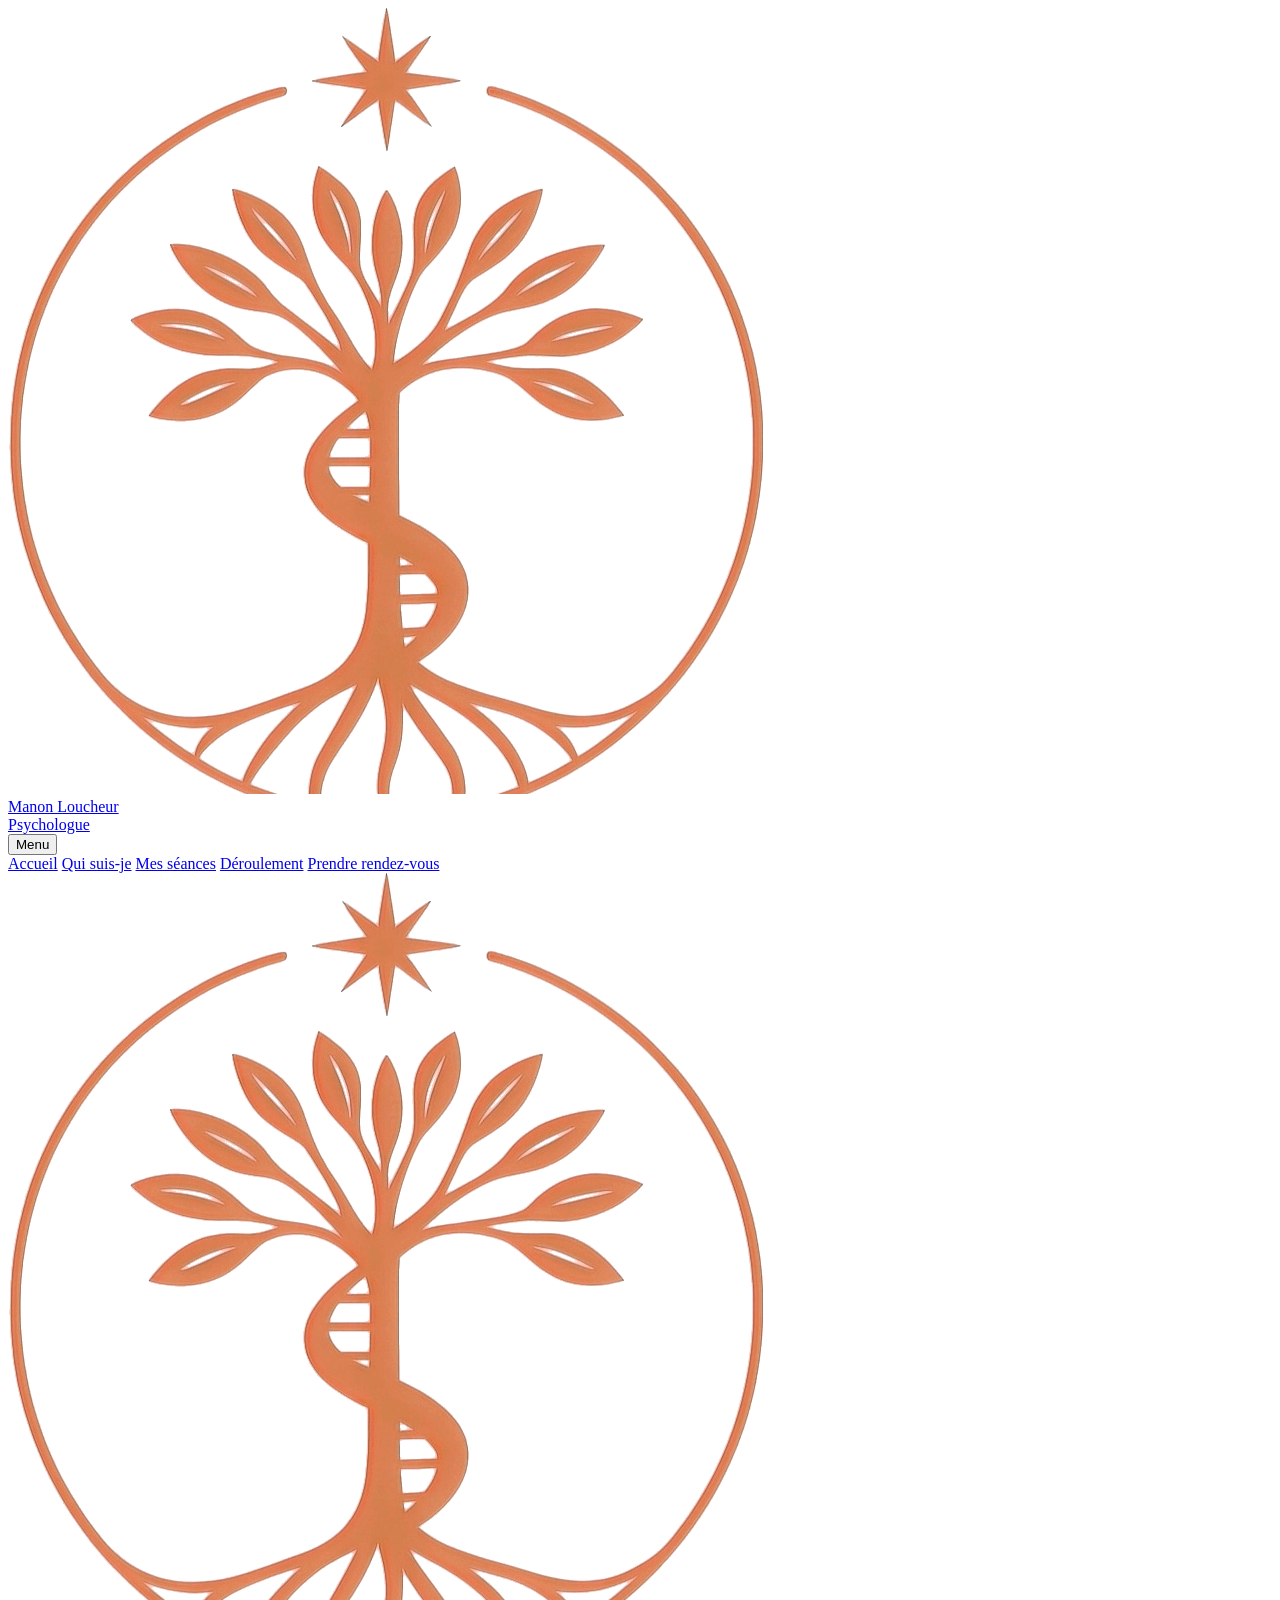
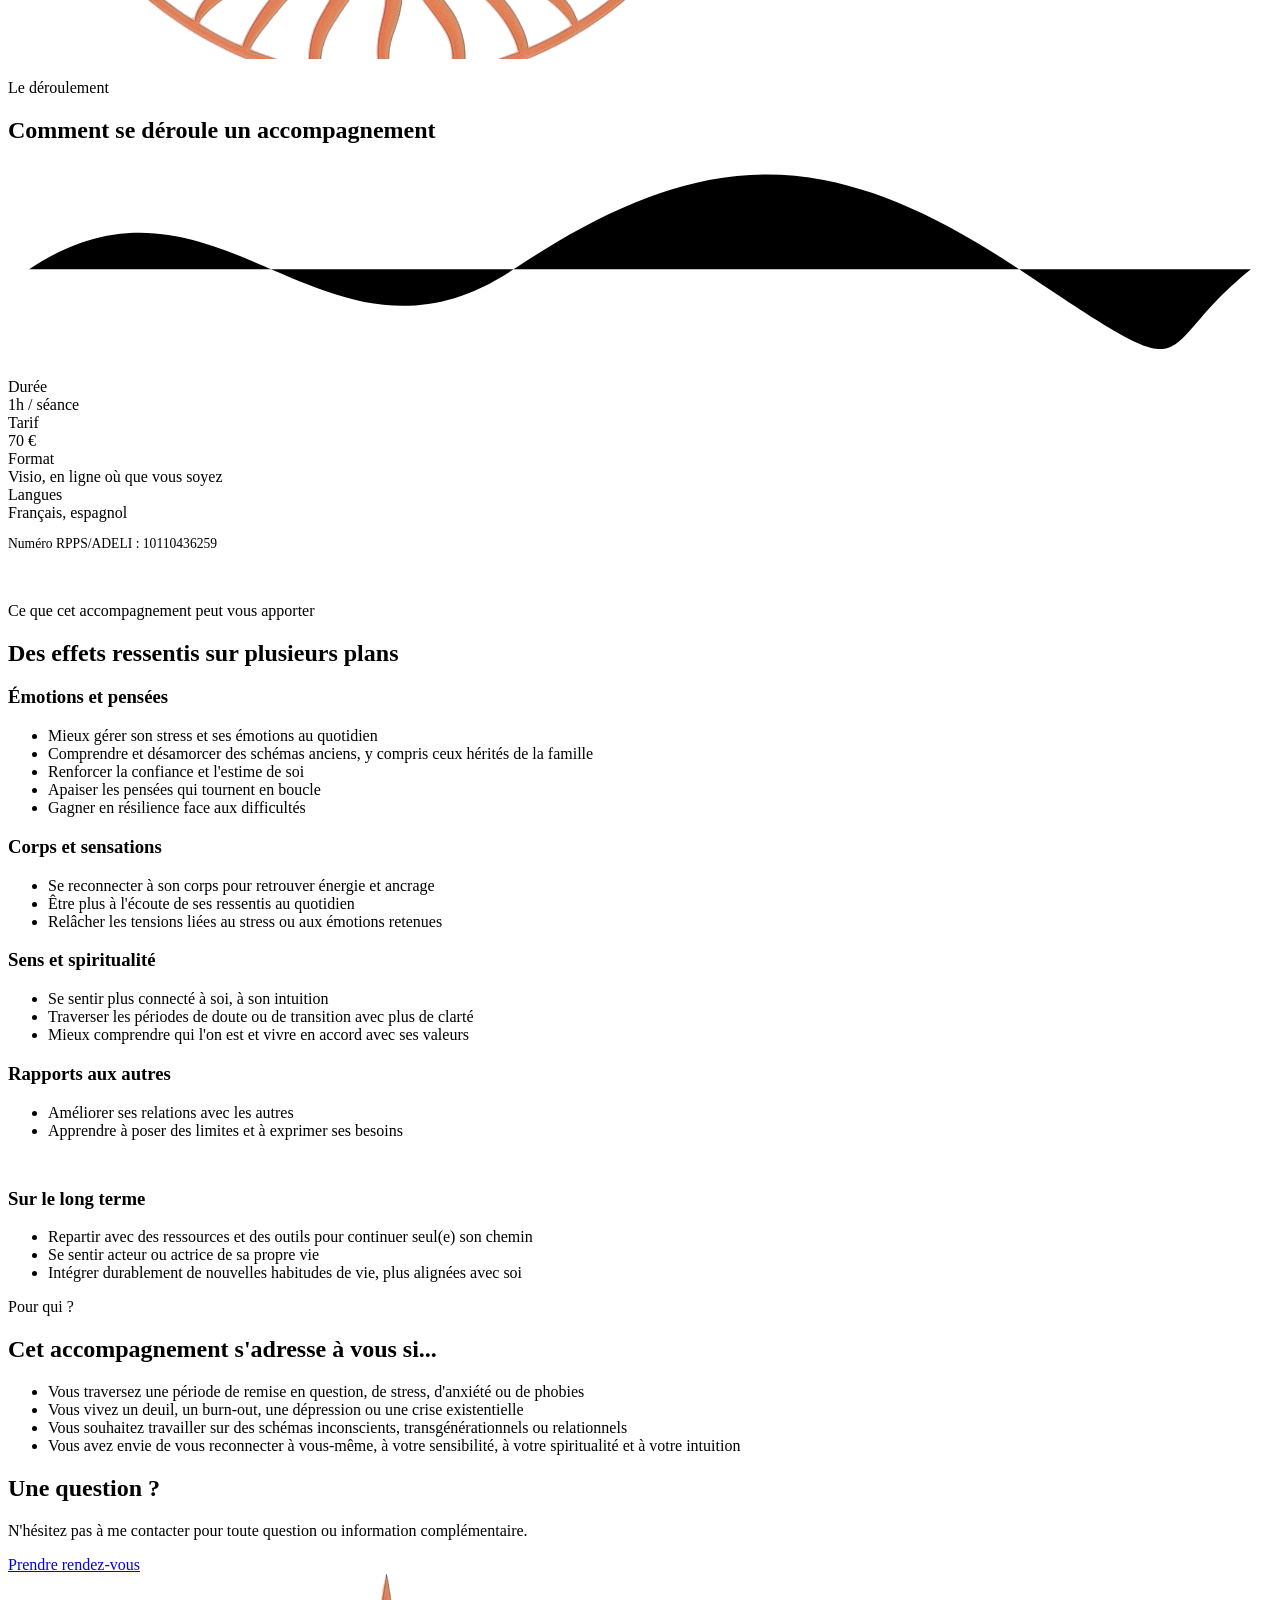
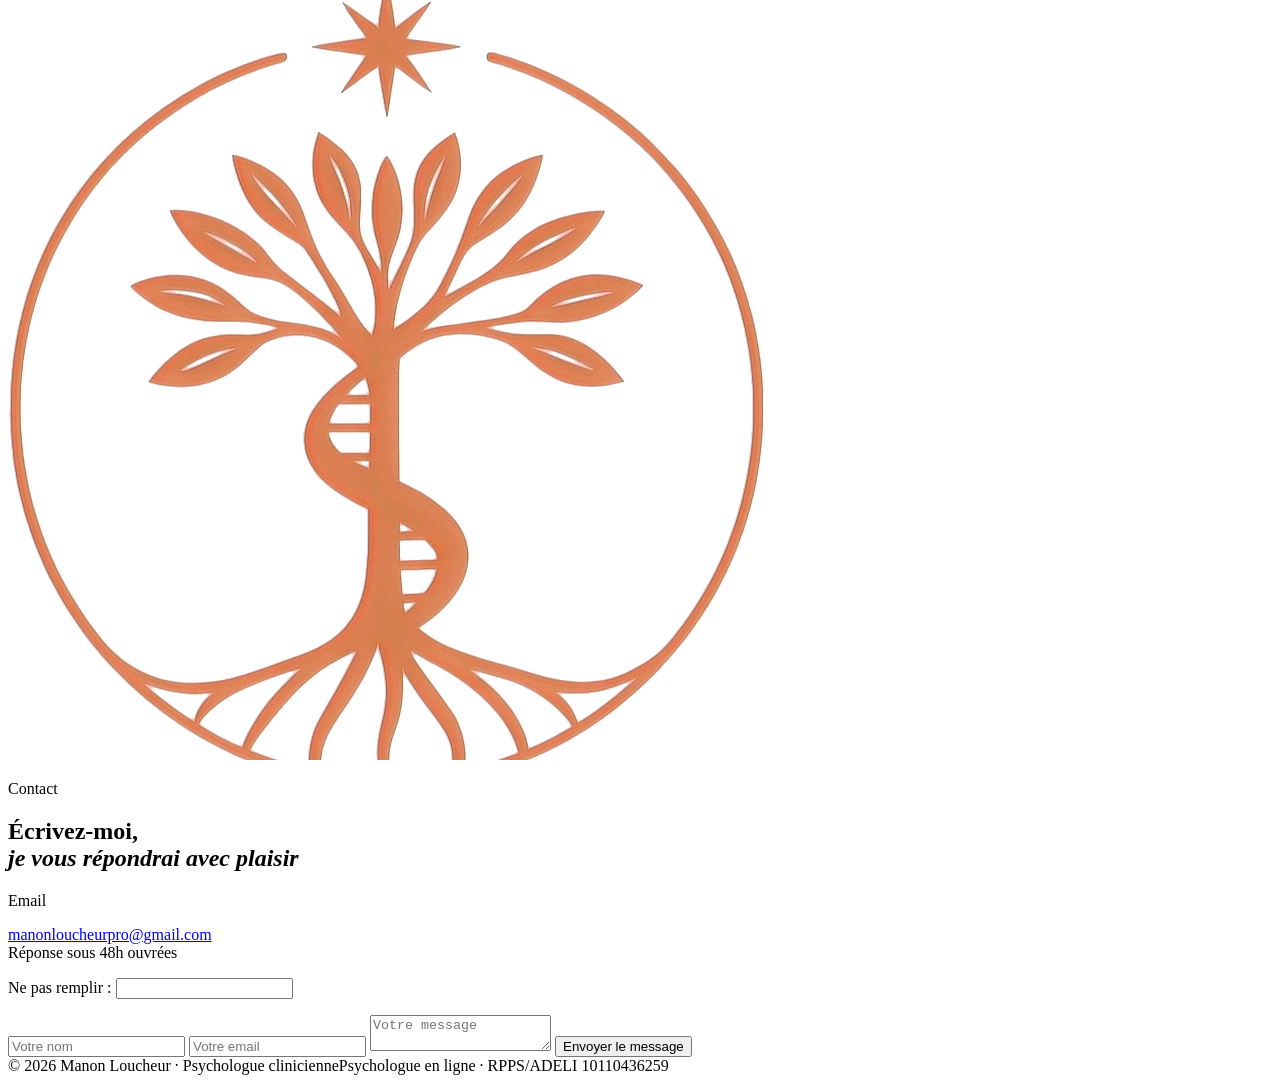
==== deroulement.html @ 8a9a82f9 "Nouveau fichier CSS pour forcer rechargement deroulement.html" ====
<!DOCTYPE html>
<html lang="fr">
<head>
<meta charset="UTF-8">
<meta name="viewport" content="width=device-width, initial-scale=1.0">
<title>Déroulement — Manon Loucheur</title>
<link rel="stylesheet" href="styles-v2.css">
</head>
<body>
<header class="site-header">
  <div class="nav-inner">
    <a href="index.html" class="brand-block">
      <img src="logo-icon.png" alt="Logo Manon Loucheur">
      <div>
        <div class="brand-name">Manon Loucheur</div>
        <div class="brand-title">Psychologue</div>
      </div>
    </a>
    <button class="menu-toggle" aria-expanded="false" aria-controls="nav-links">Menu</button>
    <nav class="links" id="nav-links">
      <a href="index.html">Accueil</a>
      <a href="qui-suis-je.html">Qui suis-je</a>
      <a href="mes-seances.html">Mes séances</a>
      <a href="deroulement.html" class="current">Déroulement</a>
      <a href="index.html#contact" class="nav-cta">Prendre rendez-vous</a>
    </nav>
  </div>
</header>
<main>
  <section class="hero" style="padding-bottom: 20px;">
    <img src="logo-icon.png" alt="" class="watermark">
    <div class="wrap">
      <p class="section-label">Le déroulement</p>
      <h1>Comment se déroule un accompagnement</h1>
      <svg class="breath-line" viewBox="0 0 120 20" aria-hidden="true"><path d="M2 10 C 20 -2, 30 22, 48 10 S 78 -2, 96 10 S 108 18, 118 10"/></svg>
      <div class="fact-strip">
        <div class="fact"><div class="label">Durée</div><div class="value">1h / séance</div></div>
        <div class="fact"><div class="label">Tarif</div><div class="value">70 €</div></div>
        <div class="fact"><div class="label">Format</div><div class="value">Visio, en ligne où que vous soyez</div></div>
        <div class="fact"><div class="label">Langues</div><div class="value">Français, espagnol</div></div>
      </div>
      <p style="font-size:0.85rem; color: var(--ink-soft);">Numéro RPPS/ADELI : 10110436259</p>
    </div>
  </section>
  <section>
    <div class="wrap">
      <div class="section-head">
        <p class="section-label">Ce que cet accompagnement peut vous apporter</p>
        <h2>Des effets ressentis sur plusieurs plans</h2>
      </div>
      <div class="two-col">
        <div>
          <h3>Émotions et pensées</h3>
          <ul class="plain">
            <li>Mieux gérer son stress et ses émotions au quotidien</li>
            <li>Comprendre et désamorcer des schémas anciens, y compris ceux hérités de la famille</li>
            <li>Renforcer la confiance et l'estime de soi</li>
            <li>Apaiser les pensées qui tournent en boucle</li>
            <li>Gagner en résilience face aux difficultés</li>
          </ul>
        </div>
        <div>
          <h3>Corps et sensations</h3>
          <ul class="plain">
            <li>Se reconnecter à son corps pour retrouver énergie et ancrage</li>
            <li>Être plus à l'écoute de ses ressentis au quotidien</li>
            <li>Relâcher les tensions liées au stress ou aux émotions retenues</li>
          </ul>
        </div>
        <div>
          <h3>Sens et spiritualité</h3>
          <ul class="plain">
            <li>Se sentir plus connecté à soi, à son intuition</li>
            <li>Traverser les périodes de doute ou de transition avec plus de clarté</li>
            <li>Mieux comprendre qui l'on est et vivre en accord avec ses valeurs</li>
          </ul>
        </div>
        <div>
          <h3>Rapports aux autres</h3>
          <ul class="plain">
            <li>Améliorer ses relations avec les autres</li>
            <li>Apprendre à poser des limites et à exprimer ses besoins</li>
          </ul>
        </div>
      </div>
      <h3 style="margin-top:48px;">Sur le long terme</h3>
      <ul class="plain">
        <li>Repartir avec des ressources et des outils pour continuer seul(e) son chemin</li>
        <li>Se sentir acteur ou actrice de sa propre vie</li>
        <li>Intégrer durablement de nouvelles habitudes de vie, plus alignées avec soi</li>
      </ul>
    </div>
  </section>
  <section class="alt">
    <div class="wrap">
      <div class="section-head">
        <p class="section-label">Pour qui ?</p>
        <h2>Cet accompagnement s'adresse à vous si...</h2>
      </div>
      <ul class="plain">
        <li>Vous traversez une période de remise en question, de stress, d'anxiété ou de phobies</li>
        <li>Vous vivez un deuil, un burn-out, une dépression ou une crise existentielle</li>
        <li>Vous souhaitez travailler sur des schémas inconscients, transgénérationnels ou relationnels</li>
        <li>Vous avez envie de vous reconnecter à vous-même, à votre sensibilité, à votre spiritualité et à votre intuition</li>
      </ul>
    </div>
  </section>
  <section>
    <div class="wrap">
      <div class="cta-banner">
        <h2>Une question ?</h2>
        <p>N'hésitez pas à me contacter pour toute question ou information complémentaire.</p>
        <div class="btn-row"><a href="index.html#contact" class="btn btn-primary">Prendre rendez-vous</a></div>
      </div>
    </div>
  </section>
</main>
<footer class="site-footer" id="contact">
  <img src="logo-icon.png" alt="" class="watermark">
  <div class="wrap">
    <p class="section-label">Contact</p>
    <h2>Écrivez-moi,<br><em>je vous répondrai avec plaisir</em></h2>
    <div class="contact-grid">
      <div class="contact-info">
        <div class="label">Email</div>
        <p><a href="mailto:manonloucheurpro@gmail.com">manonloucheurpro@gmail.com</a><br>Réponse sous 48h ouvrées</p>
      </div>
      <div>
        <div id="form-success" class="form-success" style="display:none;">Merci, votre message a bien été envoyé — je vous réponds sous 48h ouvrées.</div>
        <form class="contact-form" name="contact" method="POST" data-netlify="true" netlify-honeypot="bot-field" id="contact-form">
          <input type="hidden" name="form-name" value="contact" />
          <p class="hidden"><label>Ne pas remplir : <input name="bot-field" /></label></p>
          <input type="text" id="name" name="name" placeholder="Votre nom" required>
          <input type="email" id="email" name="email" placeholder="Votre email" required>
          <textarea id="message" name="message" placeholder="Votre message" required></textarea>
          <button type="submit" class="btn">Envoyer le message</button>
        </form>
      </div>
    </div>
  </div>
  <div class="copyright-bar"><span>© 2026 Manon Loucheur · Psychologue clinicienne</span><span>Psychologue en ligne · RPPS/ADELI 10110436259</span></div>
</footer>
<script>
document.querySelector('.menu-toggle').addEventListener('click', function () {
  var nav = document.getElementById('nav-links');
  var open = nav.classList.toggle('open');
  this.setAttribute('aria-expanded', open);
});
var form = document.getElementById('contact-form');
if (form) {
  form.addEventListener('submit', function (e) {
    e.preventDefault();
    fetch('/', { method: 'POST', body: new URLSearchParams(new FormData(form)).toString(), headers: { 'Content-Type': 'application/x-www-form-urlencoded' } })
      .then(function () { document.getElementById('form-success').style.display = 'block'; form.reset(); })
      .catch(function () { alert("Une erreur est survenue. Vous pouvez aussi écrire directement à manonloucheurpro@gmail.com"); });
  });
}
</script>
</body>
</html>
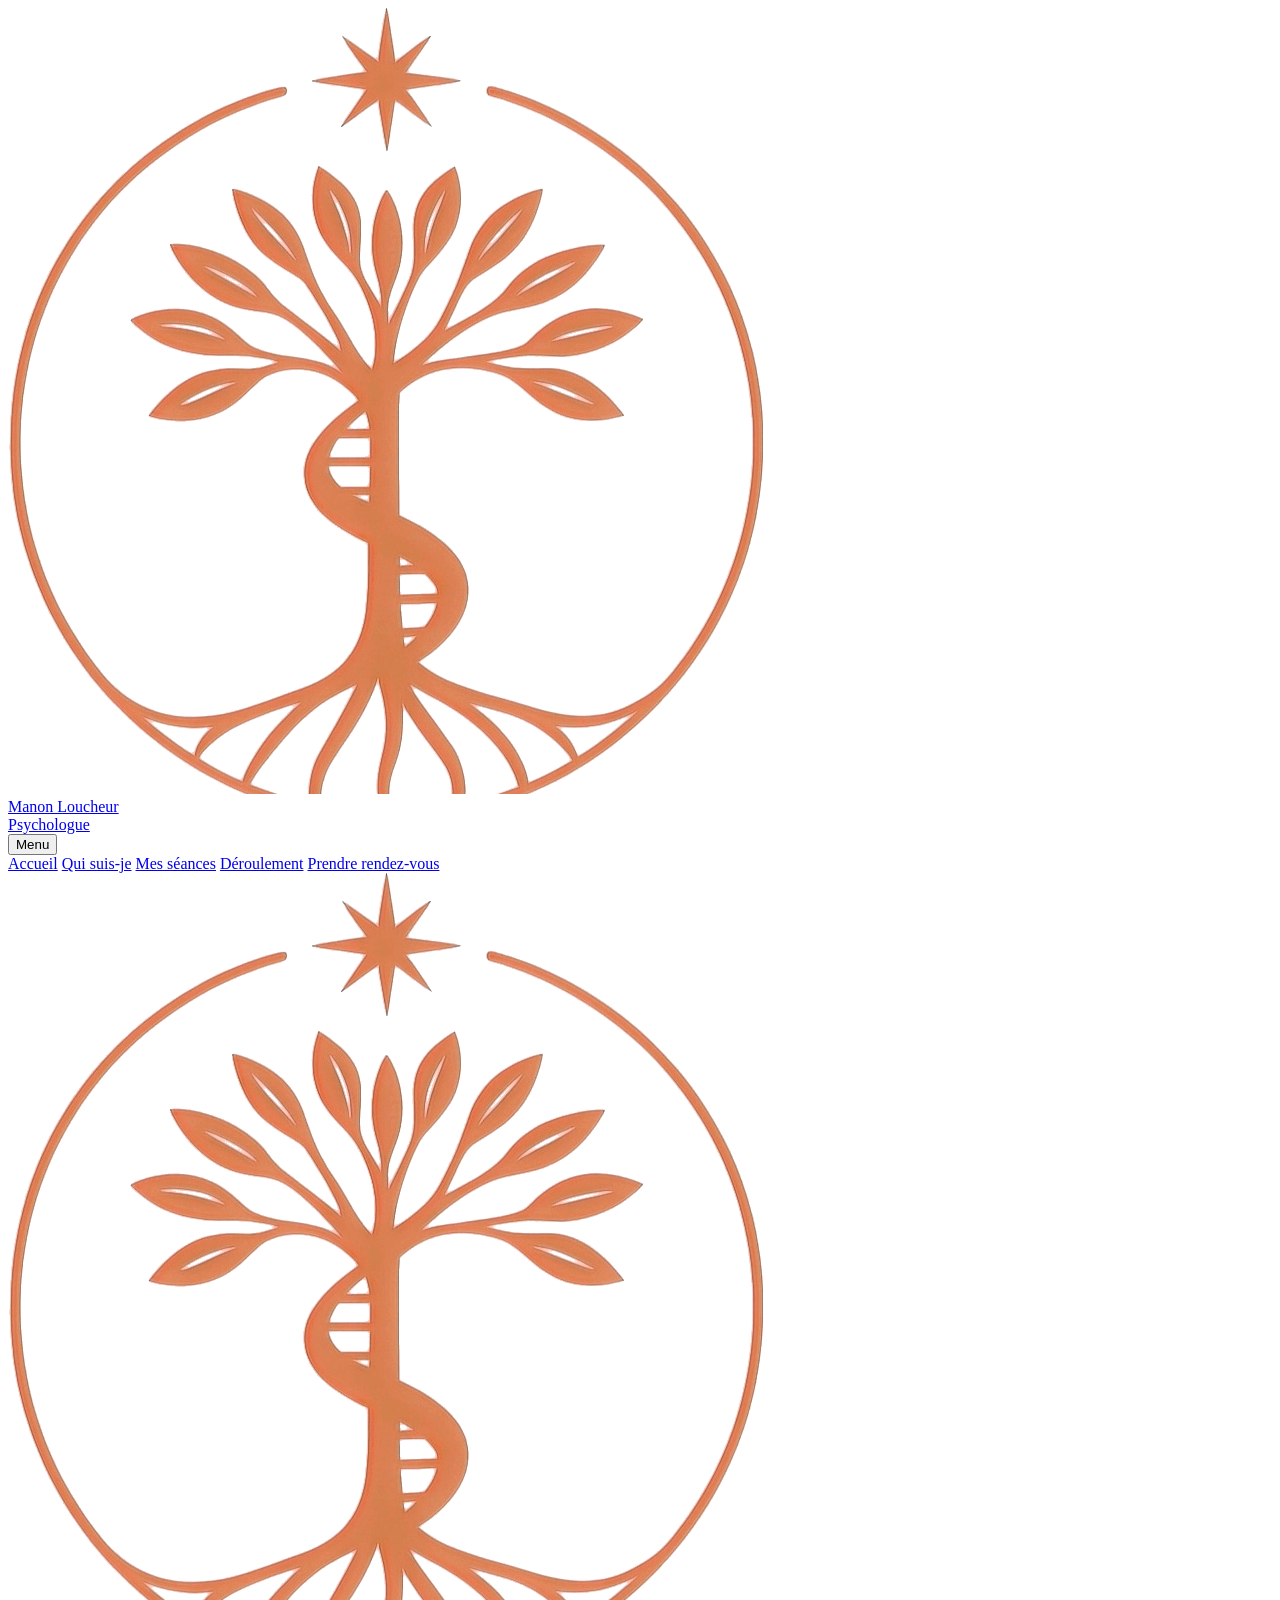
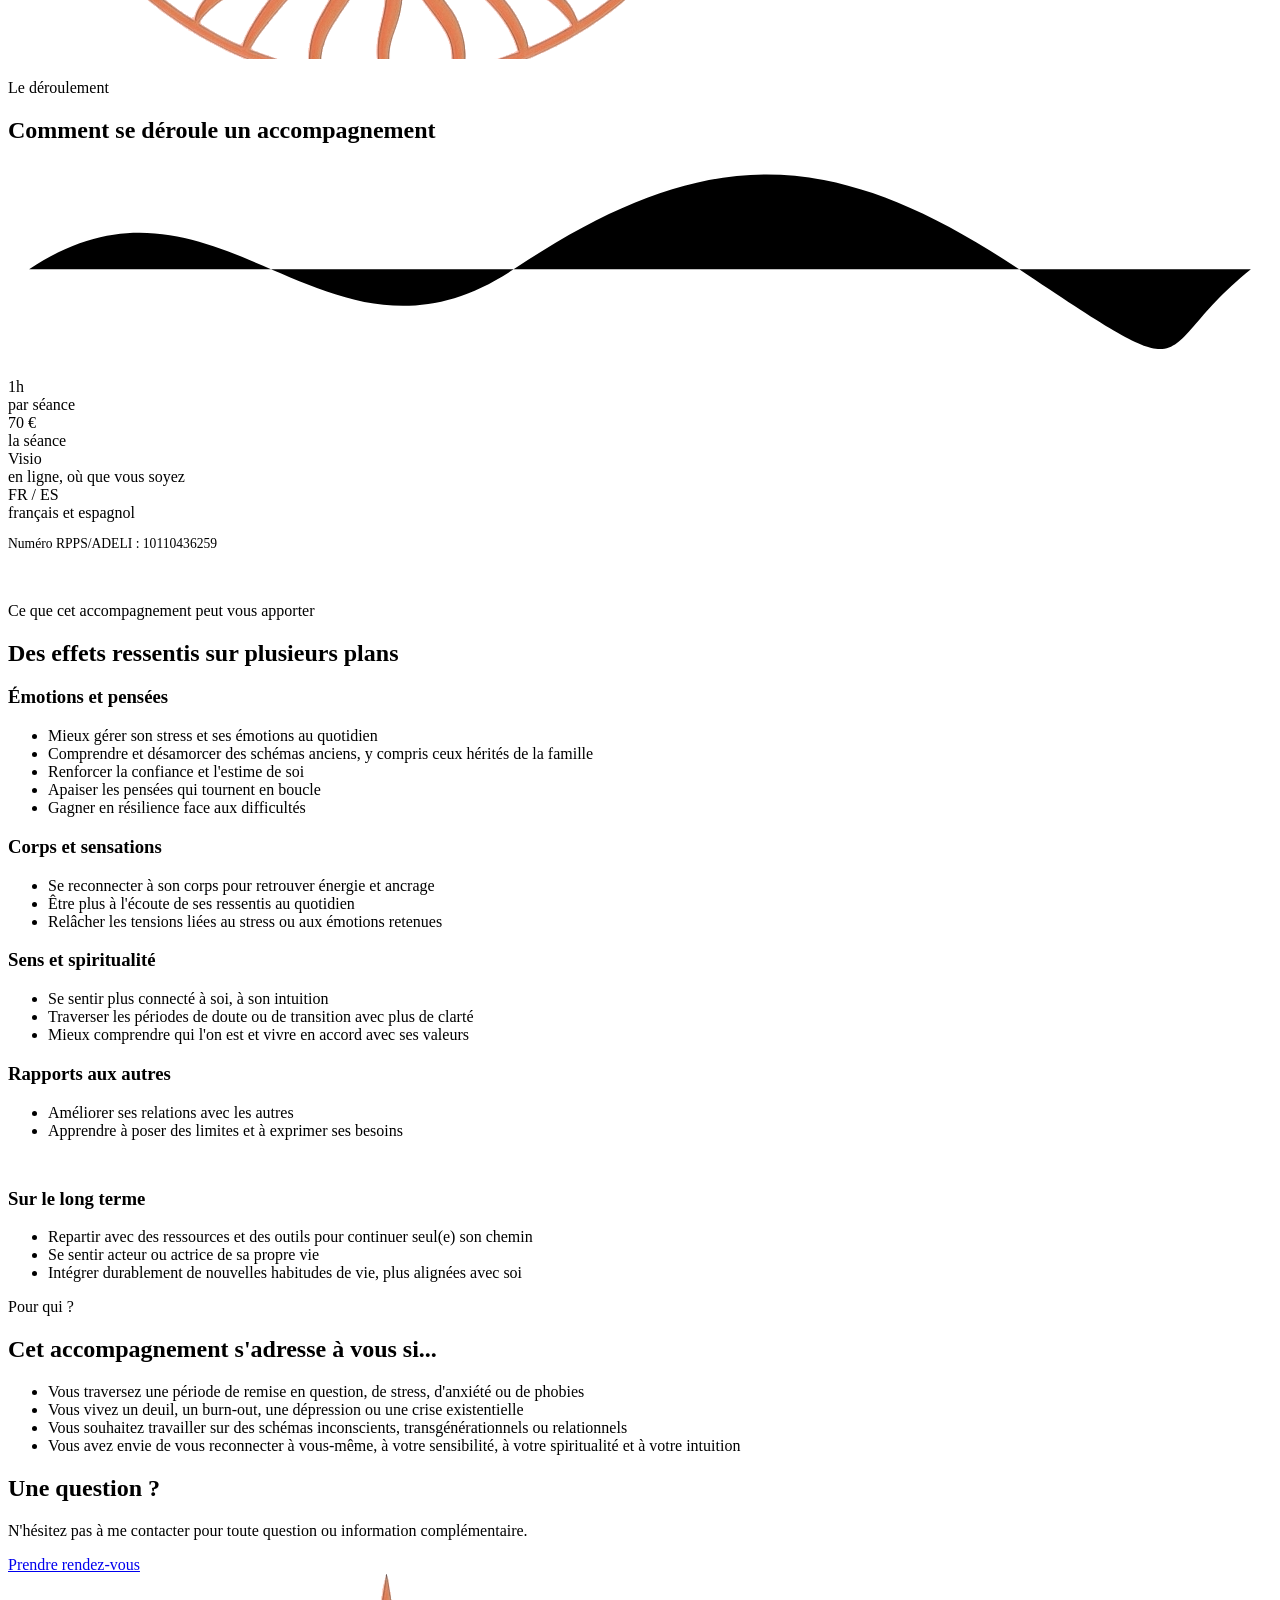
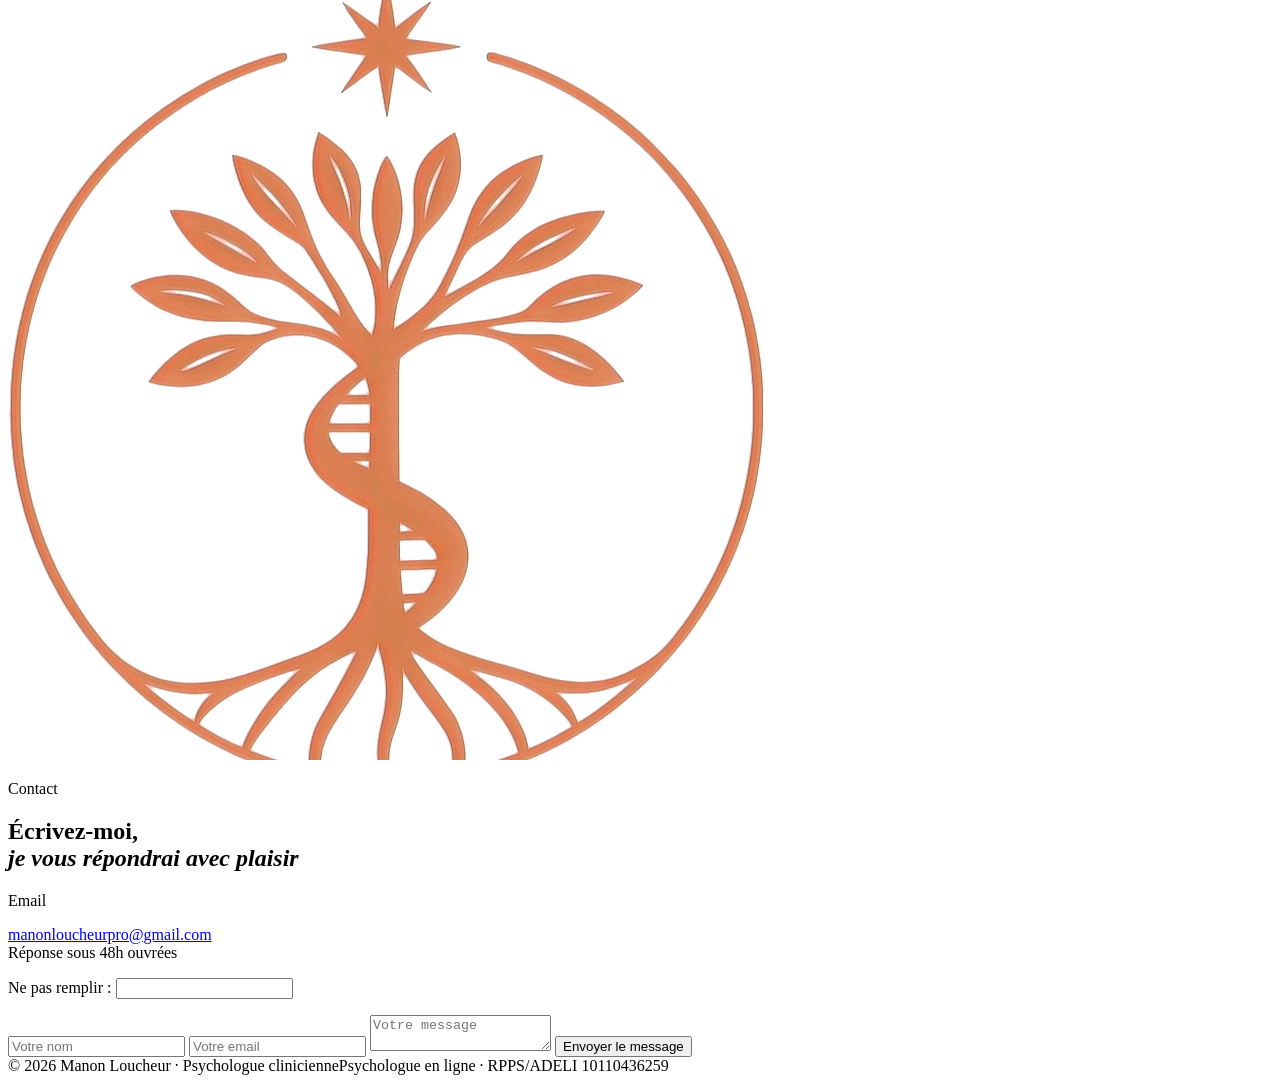
==== commit 49a1388f: "Structure encadres/cartes du nouveau design deroulement.html" ====
--- a/deroulement.html
+++ b/deroulement.html
@@ -4,7 +4,7 @@
 <meta charset="UTF-8">
 <meta name="viewport" content="width=device-width, initial-scale=1.0">
 <title>Déroulement — Manon Loucheur</title>
-<link rel="stylesheet" href="styles-v2.css">
+<link rel="stylesheet" href="styles-v6.css">
 </head>
 <body>
 <header class="site-header">
@@ -34,15 +34,15 @@
       <h1>Comment se déroule un accompagnement</h1>
       <svg class="breath-line" viewBox="0 0 120 20" aria-hidden="true"><path d="M2 10 C 20 -2, 30 22, 48 10 S 78 -2, 96 10 S 108 18, 118 10"/></svg>
       <div class="fact-strip">
-        <div class="fact"><div class="label">Durée</div><div class="value">1h / séance</div></div>
-        <div class="fact"><div class="label">Tarif</div><div class="value">70 €</div></div>
-        <div class="fact"><div class="label">Format</div><div class="value">Visio, en ligne où que vous soyez</div></div>
-        <div class="fact"><div class="label">Langues</div><div class="value">Français, espagnol</div></div>
+        <div class="fact"><div class="value">1h</div><div class="label">par séance</div></div>
+        <div class="fact"><div class="value">70 €</div><div class="label">la séance</div></div>
+        <div class="fact"><div class="value">Visio</div><div class="label">en ligne, où que vous soyez</div></div>
+        <div class="fact"><div class="value">FR / ES</div><div class="label">français et espagnol</div></div>
       </div>
       <p style="font-size:0.85rem; color: var(--ink-soft);">Numéro RPPS/ADELI : 10110436259</p>
     </div>
   </section>
-  <section>
+  <section style="border-top:1px solid var(--border-tan);">
     <div class="wrap">
       <div class="section-head">
         <p class="section-label">Ce que cet accompagnement peut vous apporter</p>
@@ -91,7 +91,7 @@
       </ul>
     </div>
   </section>
-  <section class="alt">
+  <section class="alt" style="border-top:1px solid var(--border-tan);">
     <div class="wrap">
       <div class="section-head">
         <p class="section-label">Pour qui ?</p>
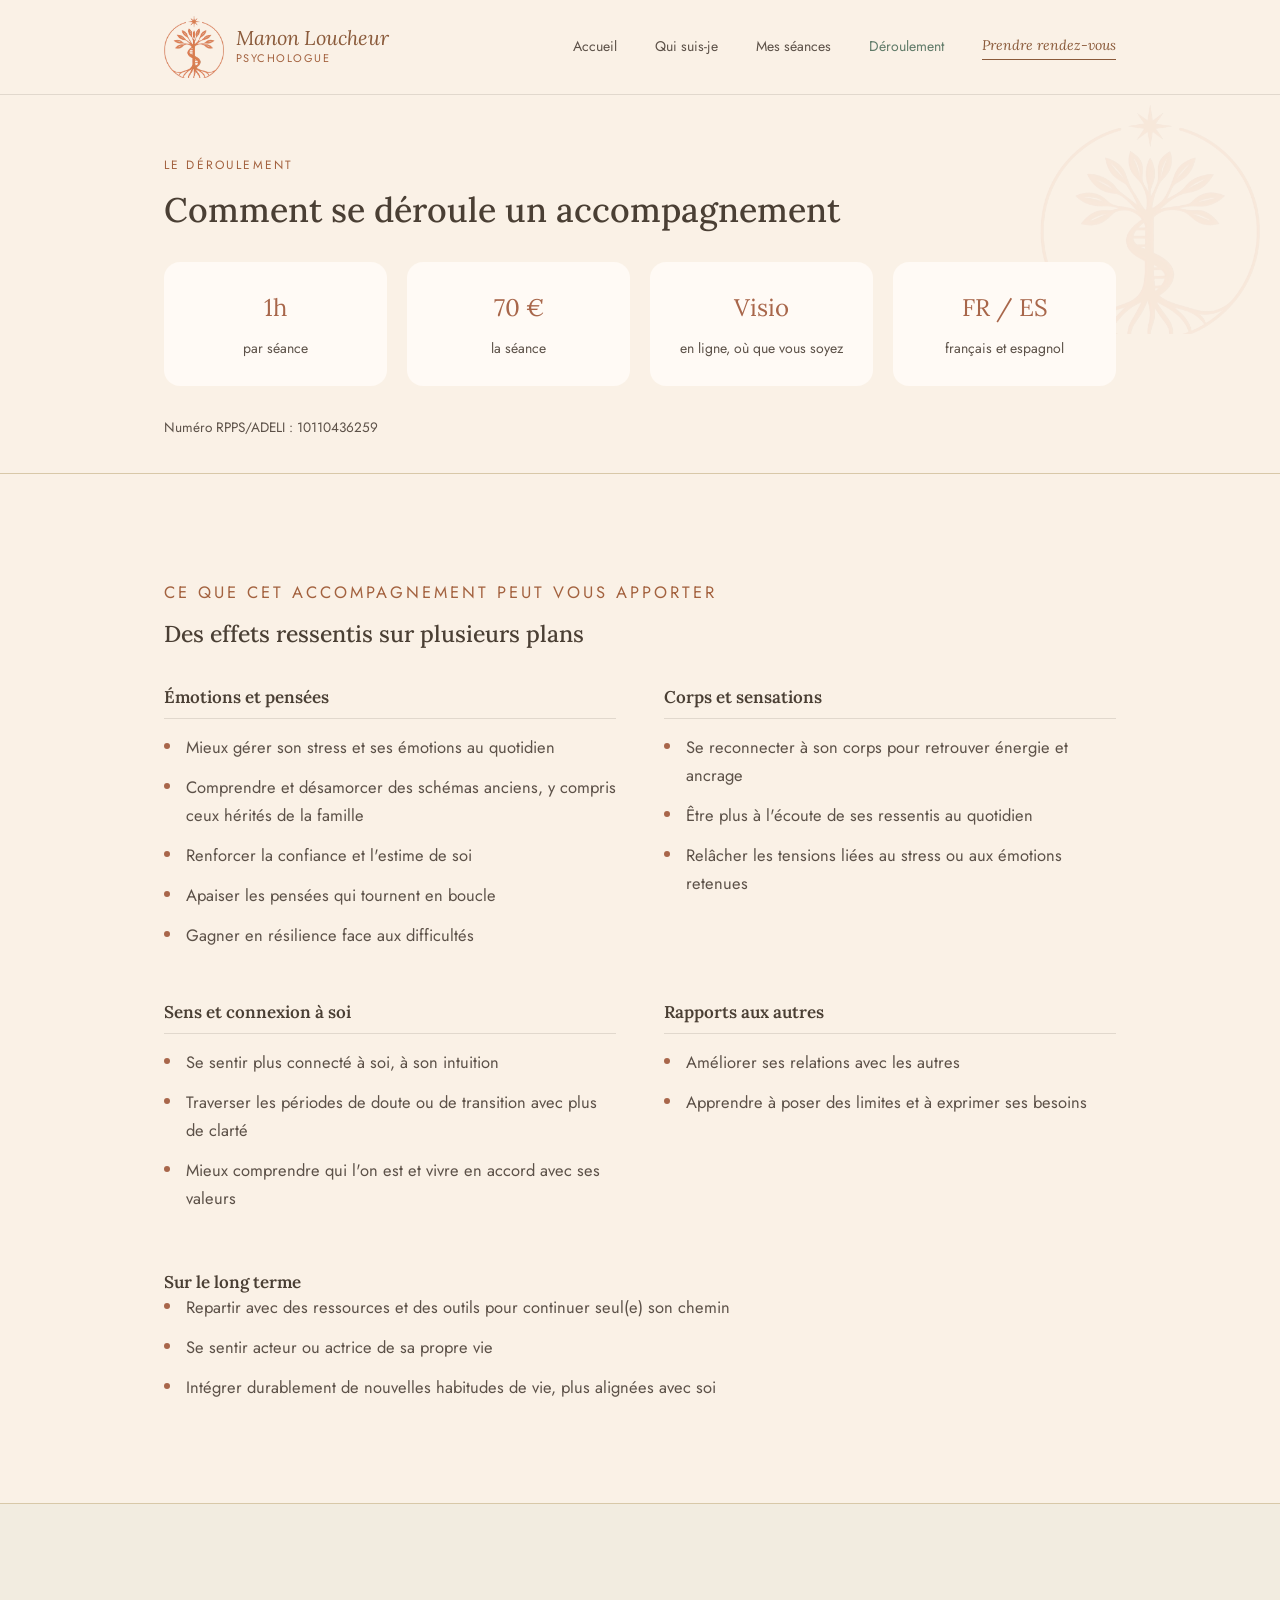
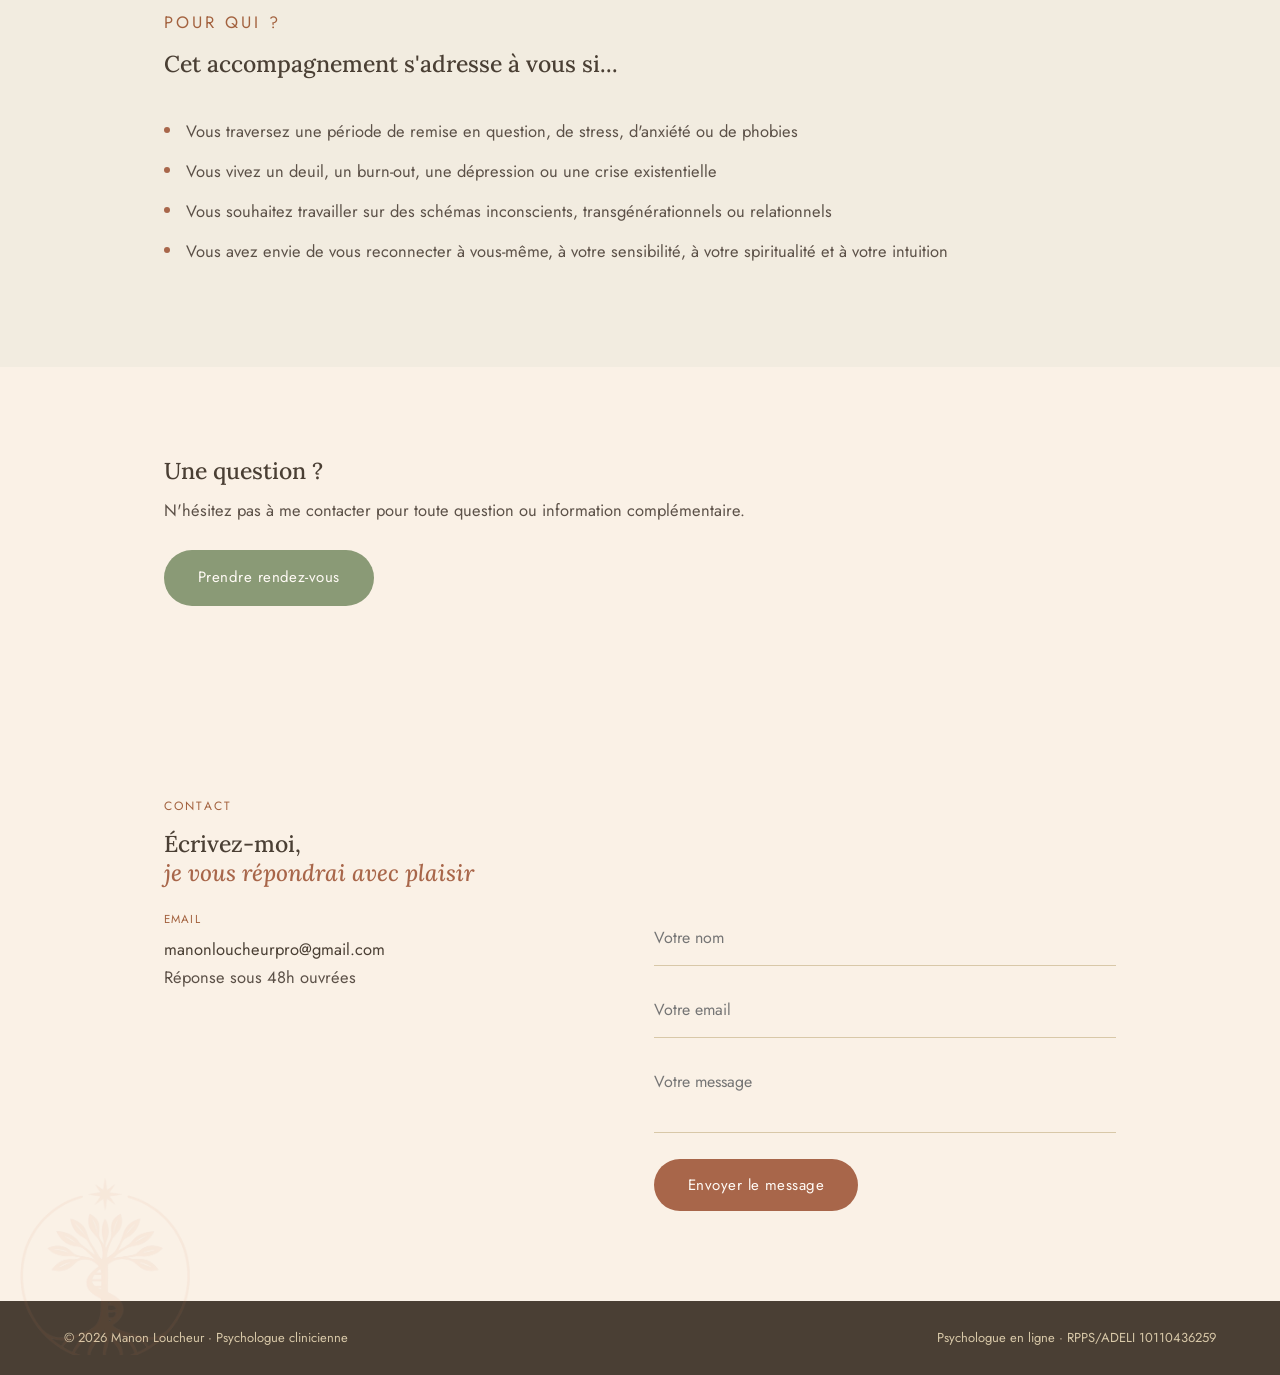
==== commit ce694271: "Remplacer spiritualite par connexion a soi (deroulement)" ====
--- a/deroulement.html
+++ b/deroulement.html
@@ -68,7 +68,7 @@
           </ul>
         </div>
         <div>
-          <h3>Sens et spiritualité</h3>
+          <h3>Sens et connexion à soi</h3>
           <ul class="plain">
             <li>Se sentir plus connecté à soi, à son intuition</li>
             <li>Traverser les périodes de doute ou de transition avec plus de clarté</li>
--- a/styles-v6.css
+++ b/styles-v6.css
@@ -0,0 +1,184 @@
+@import url('https://fonts.googleapis.com/css2?family=Lora:ital,wght@0,400;0,500;0,600;1,400;1,500&family=Jost:wght@300;400;500;600&display=swap');
+
+:root {
+  --bg: #FAF1E6;
+  --bg-alt: #F2ECE0;
+  --derou-bg: #6B7A5C;
+  --panel: #FFFAF5;
+  --ink: #4A3F34;
+  --ink-strong: #2A1215;
+  --ink-soft: #5C5148;
+  --rose: #A8664A;
+  --rose-deep: #8A5A3A;
+  --label: #A3623F;
+  --sage: #5F7A68;
+  --sage-light: #8A9A76;
+  --sage-pale: #DBE3CF;
+  --cream-strong: #FBF7EE;
+  --border-tan: #D8C8A8;
+  --line: rgba(74, 63, 52, 0.14);
+}
+
+* { box-sizing: border-box; }
+html { scroll-behavior: smooth; }
+
+body {
+  margin: 0;
+  background: var(--bg);
+  color: var(--ink-soft);
+  font-family: 'Jost', sans-serif;
+  font-size: 16.5px;
+  line-height: 1.7;
+  -webkit-font-smoothing: antialiased;
+}
+
+h1, h2, h3 { font-family: 'Lora', serif; font-weight: 500; color: var(--ink); margin: 0; line-height: 1.25; }
+h1 { font-size: clamp(24px, 3.4vw, 34px); line-height: 1.25; font-weight: 500; }
+h2 { font-size: clamp(19px, 2.4vw, 23px); font-weight: 500; }
+h3 { font-size: 17px; font-weight: 600; }
+
+p { margin: 0 0 1em; color: var(--ink-soft); }
+a { color: inherit; text-decoration: none; }
+a:hover { color: var(--sage); }
+
+.wrap { max-width: 1080px; margin: 0 auto; padding: 0 clamp(20px,6vw,64px); }
+
+.section-label {
+  font-family: 'Jost', sans-serif;
+  font-size: 12px;
+  letter-spacing: .18em;
+  text-transform: uppercase;
+  color: var(--label);
+  margin: 0 0 14px 0;
+}
+
+.breath-line { display:none; }
+
+header.site-header { background: var(--bg); border-bottom: 1px solid var(--line); }
+.nav-inner {
+  max-width: 1080px; margin: 0 auto; padding: 22px clamp(20px,6vw,64px);
+  display: flex; align-items: center; justify-content: space-between; flex-wrap: wrap; row-gap: 14px;
+}
+.brand-block { display: flex; align-items: center; gap: 12px; text-decoration:none; }
+.brand-block img { height: 62px; width: auto; display: block; }
+.brand-name { font-family: 'Lora', serif; font-style: italic; font-size: 19px; color: var(--rose-deep); line-height: 1.15; }
+.brand-title { font-family: 'Jost', sans-serif; font-size: 10.5px; letter-spacing: .14em; text-transform: uppercase; color: var(--label); }
+.nav-inner { padding-top: 16px; padding-bottom: 16px; }
+.brand-name { font-family: 'Lora', serif; font-style: italic; font-size: 20px; color: var(--rose-deep); line-height: 1.15; }
+.brand-title { font-family: 'Jost', sans-serif; font-size: 11px; letter-spacing: .14em; text-transform: uppercase; color: var(--label); }
+
+nav.links { display: flex; gap: clamp(16px,3vw,38px); align-items: center; flex-wrap: wrap; font-size: 14px; color: var(--ink-soft); }
+nav.links a.current { color: var(--sage); }
+.nav-cta { font-family: 'Lora', serif; font-style: italic; color: var(--rose-deep) !important; border-bottom: 1.5px solid var(--rose-deep); padding-bottom: 2px; }
+
+.menu-toggle { display: none; background: none; border: 1px solid var(--line); border-radius: 4px; padding: 8px 10px; font-family: 'Jost', sans-serif; font-size: 0.85rem; color: var(--ink); }
+
+.btn { display: inline-block; padding: 15px 34px; border-radius: 30px; font-family: 'Jost', sans-serif; font-size: 15px; letter-spacing: .03em; cursor: pointer; border: none; }
+.btn-primary { background: var(--sage-light); color: var(--panel); }
+.btn-primary:hover { background: var(--sage); color: var(--panel); }
+.btn-secondary { background: transparent; color: var(--ink); border: 1.5px solid var(--ink); }
+.btn-secondary:hover { background: rgba(74,63,52,0.06); color: var(--ink); }
+.btn-row { display: flex; gap: 16px; flex-wrap: wrap; margin-top: 26px; }
+.text-link { font-size: 14px; color: var(--ink); border-bottom: 1px solid var(--line); padding-bottom: 1px; }
+
+.hero { padding: 60px 0 60px; position: relative; overflow: hidden; }
+.watermark { position: absolute; opacity: 0.08; pointer-events: none; z-index: 0; }
+.hero .watermark { top: 10px; right: 20px; width: min(220px, 30vw); }
+.hero .wrap, footer.site-footer .wrap { position: relative; z-index: 1; }
+footer.site-footer .watermark { bottom: 20px; left: 20px; width: min(170px, 24vw); }
+.hero h1 { max-width: 780px; margin-top: 10px; }
+.hero h1 em { font-style: italic; color: var(--rose); }
+.hero .lede { max-width: 46ch; font-size: 19px; line-height: 1.8; color: var(--ink-soft); margin-top: 20px; }
+
+.hero-quote { font-family: 'Lora', serif; font-style: italic; font-size: 20px; line-height: 1.6; color: #8A6A4F; max-width: 620px; margin: 10px 0 34px 0; text-align: left; }
+.hero-quote cite { font-size: 14px; color: var(--rose); font-style: normal; }
+
+.quote-block { padding: 40px 0 40px; text-align: left; }
+.quote-block blockquote { font-family: 'Lora', serif; font-style: italic; font-weight: 400; font-size: 1.15rem; color: var(--ink); margin: 0; max-width: 640px; line-height: 1.6; }
+.quote-block cite { font-style: normal; color: var(--rose); font-size: 14px; }
+
+section { padding: 90px 0; }
+section.alt { background: var(--bg-alt); }
+.section-head { max-width: 680px; margin-bottom: 38px; }
+.section-head p { margin-top: 14px; font-size: 16.5px; }
+
+.bio-grid { display: grid; grid-template-columns: 300px 1fr; gap: 56px; align-items: start; }
+.bio-photo { width: 100%; aspect-ratio: 3/4; object-fit: cover; border-radius: 12px; }
+@media (max-width: 640px) { .bio-grid { grid-template-columns: 1fr; } .bio-photo { max-width: 280px; margin: 0 auto; } }
+
+.card-grid { display: flex; flex-wrap: wrap; gap: 36px; margin-bottom: 10px; }
+.card { flex: 1 1 260px; border-top: 2px solid var(--border-tan); padding-top: 22px; }
+.card .dot { width: 28px; height: 28px; border-radius: 50%; margin-bottom: 26px; }
+.card .dot.c1 { background: var(--rose); }
+.card .dot.c2 { background: var(--sage); }
+.card .dot.c3 { background: #C99A55; }
+.card h3 { margin-bottom: 12px; line-height: 1.3; }
+.card p { font-size: 15px; line-height: 1.75; margin: 0; }
+
+.axis-section { padding: 70px 0; border-top: 1px solid var(--border-tan); }
+.axis-section:first-of-type { border-top: none; }
+.axis-head { display: flex; align-items: center; gap: 16px; margin-bottom: 28px; flex-wrap: wrap; }
+.axis-head .dot { width: 22px; height: 22px; margin-bottom: 0; flex-shrink: 0; }
+.axis-head h2 { font-size: clamp(20px,3vw,24px); line-height: 1.3; }
+.axis-list { padding-left: clamp(0px,4vw,38px); max-width: 780px; }
+.axis-list li { font-size: 16.5px; line-height: 1.9; }
+
+ul.plain { list-style: none; margin: 0; padding: 0; }
+ul.plain li { position: relative; padding-left: 22px; margin-bottom: 12px; color: var(--ink-soft); }
+ul.plain li::before { content: ""; position: absolute; left: 0; top: 0.6em; width: 6px; height: 6px; border-radius: 50%; background: var(--rose); }
+
+.two-col { display: grid; grid-template-columns: 1fr 1fr; gap: 40px 48px; }
+.two-col h3 { color: var(--ink); margin-bottom: 14px; border-bottom: 1px solid var(--line); padding-bottom: 10px; }
+
+.fact-strip { display: flex; flex-wrap: wrap; gap: 20px; margin: 30px 0; }
+.fact { flex: 1 1 150px; background: var(--panel); border-radius: 16px; padding: 26px 22px; text-align: center; }
+.fact .value { font-family: 'Lora', serif; font-size: 24px; color: var(--rose); margin: 0 0 8px 0; }
+.fact .label { font-size: 14px; color: var(--ink-soft); text-transform: none; letter-spacing: normal; font-weight: 400; }
+
+.prose { max-width: 680px; }
+.prose h3 { margin-top: 36px; margin-bottom: 12px; color: var(--ink); }
+.prose p { font-size: 16px; }
+.signature { font-family: 'Lora', serif; font-style: italic; font-size: 1.1rem; color: var(--rose-deep); margin-top: 30px; }
+
+.cta-banner h2 { color: var(--ink); }
+.cta-banner p { margin-top: 10px; }
+
+.derou-block { background: var(--derou-bg); padding: 90px clamp(20px,6vw,64px); border-radius: 4px; }
+.derou-block .section-label { color: var(--sage-pale); }
+.derou-block h2 { color: var(--cream-strong); }
+.derou-rows { display: flex; flex-direction: column; margin-top: 30px; }
+.derou-row { display: flex; justify-content: space-between; align-items: baseline; padding: 20px 0; border-bottom: 1px solid rgba(255,255,255,0.18); }
+.derou-row span { font-size: 17px; color: var(--sage-pale); }
+.derou-row em { font-family: 'Lora', serif; font-style: italic; font-size: 20px; color: var(--cream-strong); }
+
+footer.site-footer { background: var(--bg); color: var(--ink-soft); padding: 100px 0 0; position: relative; overflow: hidden; }
+footer.site-footer h2 { color: var(--ink); }
+footer.site-footer h2 em { font-style: italic; color: var(--rose); }
+.contact-grid { display: grid; grid-template-columns: 1fr 1.1fr; gap: 70px; margin-top: 22px; position: relative; z-index: 1; }
+.contact-info a { color: var(--ink); }
+.contact-info .label { text-transform: uppercase; font-size: 0.72rem; letter-spacing: 0.1em; color: var(--label); margin-bottom: 6px; }
+.contact-info p { color: var(--ink-soft); }
+
+form.contact-form { display: flex; flex-direction: column; gap: 16px; }
+form.contact-form label { display:none; }
+form.contact-form input, form.contact-form textarea {
+  width: 100%; background: transparent; border: none; border-bottom: 1.5px solid var(--border-tan);
+  padding: 16px 0; font-family: 'Jost', sans-serif; font-size: 16px; color: var(--ink);
+}
+form.contact-form textarea { min-height: 70px; resize: none; }
+form.contact-form button { align-self: flex-start; margin-top: 10px; background: var(--rose); color: var(--panel); }
+.hidden { position: absolute; left: -9999px; }
+.form-success { background: rgba(168,102,74,0.12); border: 1px solid var(--rose); border-radius: 4px; padding: 16px 18px; color: var(--ink); font-size: 0.92rem; margin-bottom: 18px; }
+
+.copyright-bar { margin-top: 90px; padding: 26px clamp(20px,6vw,64px); background: var(--ink); color: var(--border-tan); font-size: 13px; display: flex; flex-wrap: wrap; gap: 8px; justify-content: space-between; }
+
+@media (max-width: 760px) {
+  .two-col { grid-template-columns: 1fr; }
+  .contact-grid { grid-template-columns: 1fr; }
+  nav.links { display: none; }
+  nav.links.open { display: flex; flex-direction: column; width: 100%; padding: 18px 0 4px; }
+  .menu-toggle { display: inline-block; }
+  .fact-strip { flex-direction: column; }
+  .fact { border-right: none; border-bottom: 1px solid var(--line); }
+}
+@media (prefers-reduced-motion: reduce) { html { scroll-behavior: auto; } }
